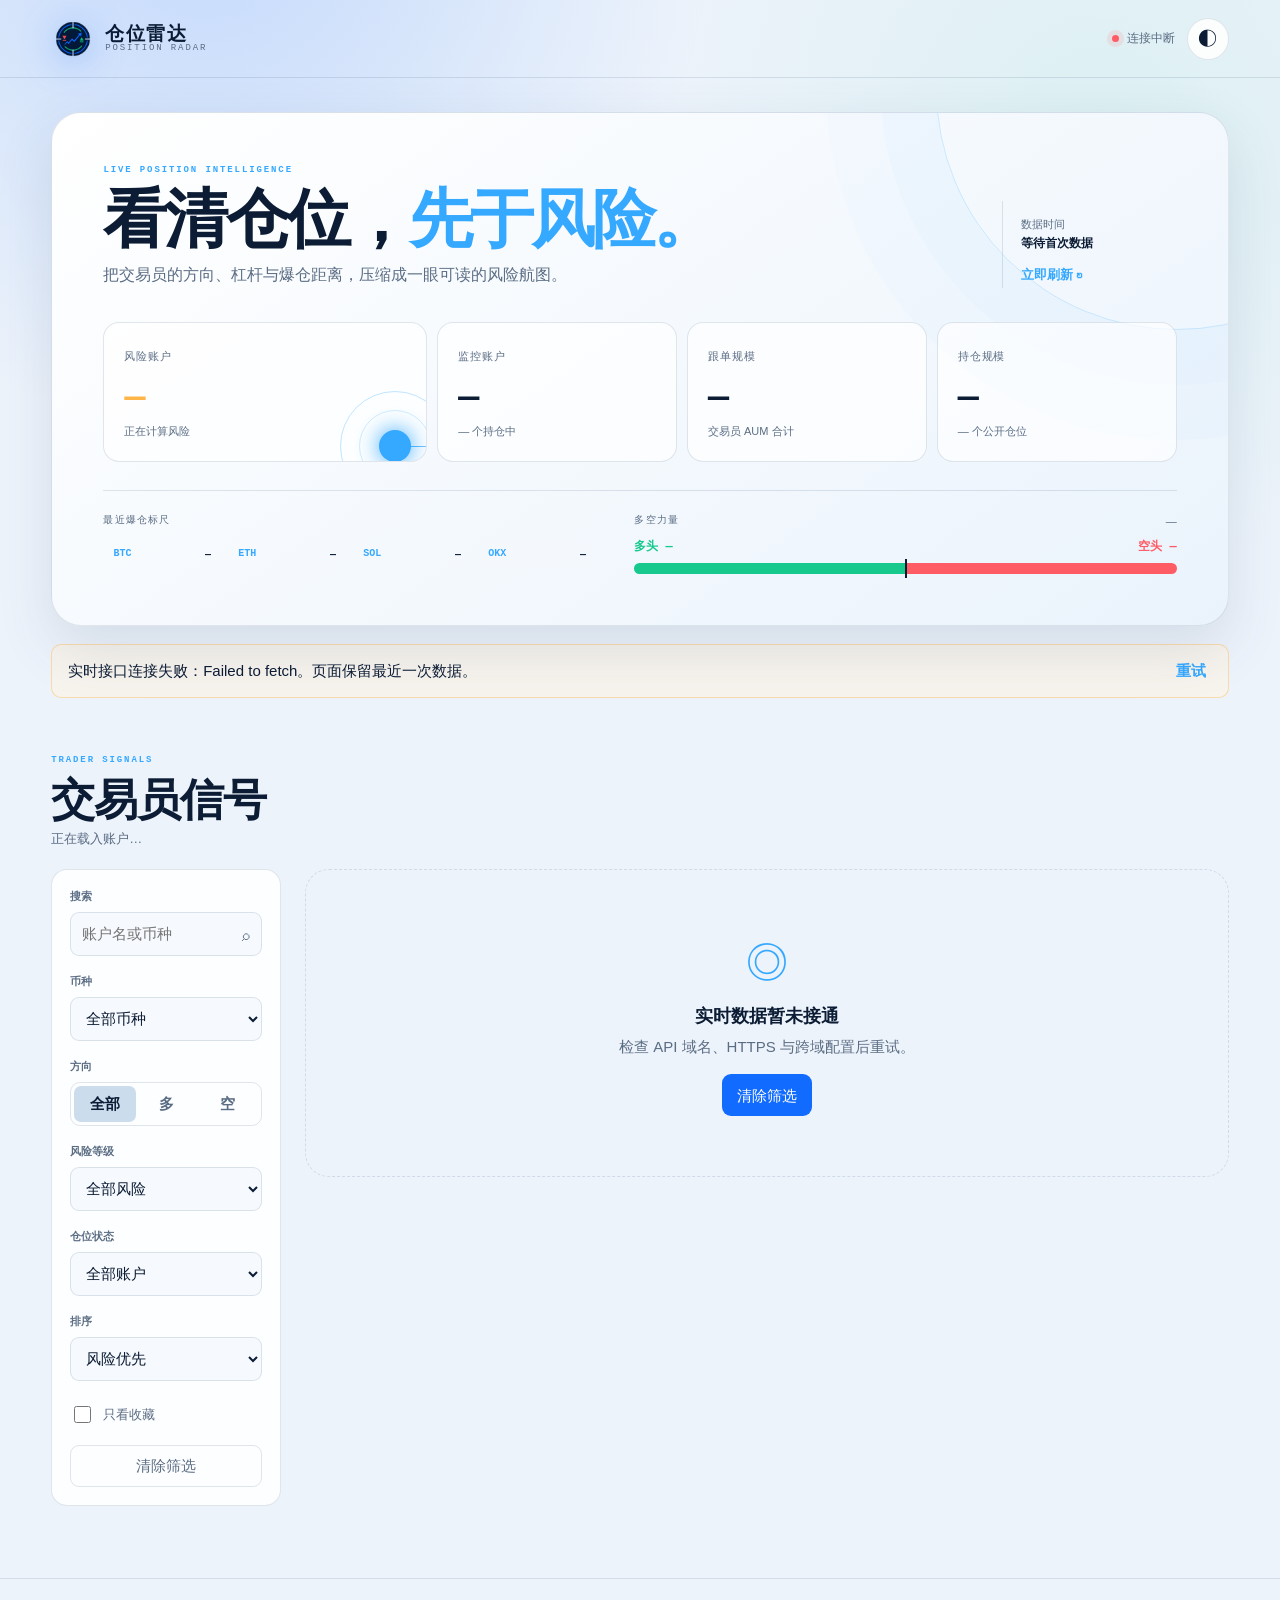
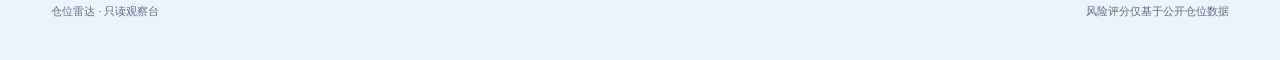
==== index.html @ 6b7ac7d0 "feat: launch position radar dashboard" ====
<!doctype html>
<html lang="zh-CN" data-theme="dark">
<head>
  <meta charset="utf-8">
  <meta name="viewport" content="width=device-width, initial-scale=1, viewport-fit=cover">
  <meta name="description" content="实时观察交易账户仓位、收益与风险信号。">
  <meta name="theme-color" content="#07152d">
  <meta name="color-scheme" content="dark light">
  <meta http-equiv="Content-Security-Policy" content="default-src 'self'; script-src 'self'; style-src 'self'; img-src 'self' data:; connect-src 'self' https://liangzai666.com; manifest-src 'self'; worker-src 'self'; base-uri 'self'; form-action 'self'; object-src 'none'">
  <title>交易员仓位雷达</title>
  <link rel="icon" href="./favicon.ico" sizes="any">
  <link rel="apple-touch-icon" href="./assets/icons/apple-touch-icon.png">
  <link rel="manifest" href="./manifest.webmanifest">
  <link rel="stylesheet" href="./styles.css">
  <script src="./config.js" defer></script>
  <script src="./app.js" defer></script>
</head>
<body>
  <a class="skip-link" href="#account-list">跳到交易员列表</a>

  <header class="site-header">
    <a class="brand" href="./" aria-label="交易员仓位雷达首页">
      <img src="./assets/icons/icon-64.png" alt="" width="44" height="44">
      <span><strong>仓位雷达</strong><small>POSITION RADAR</small></span>
    </a>
    <div class="header-actions">
      <span class="connection" id="connection-status" role="status"><i></i><span>正在连接</span></span>
      <button class="icon-button" id="theme-toggle" type="button" aria-label="切换浅色模式" title="切换主题">◐</button>
    </div>
  </header>

  <main class="shell">
    <section class="command-deck" aria-labelledby="page-title">
      <div class="deck-heading">
        <div>
          <p class="eyebrow">LIVE POSITION INTELLIGENCE</p>
          <h1 id="page-title">看清仓位，<span>先于风险。</span></h1>
          <p class="deck-copy">把交易员的方向、杠杆与爆仓距离，压缩成一眼可读的风险航图。</p>
        </div>
        <div class="refresh-block">
          <span>数据时间</span>
          <time id="refresh-time">等待首次数据</time>
          <button class="text-button" id="manual-refresh" type="button">立即刷新 <span aria-hidden="true">↻</span></button>
        </div>
      </div>

      <div class="signal-grid" id="signal-grid" aria-label="市场总览">
        <article class="signal-card signal-primary">
          <span class="signal-label">风险账户</span>
          <strong id="metric-risk">—</strong>
          <small id="metric-risk-note">正在计算风险</small>
          <div class="radar-orbit" aria-hidden="true"><i></i><i></i><i></i></div>
        </article>
        <article class="signal-card">
          <span class="signal-label">监控账户</span>
          <strong id="metric-accounts">—</strong>
          <small id="metric-active">— 个持仓中</small>
        </article>
        <article class="signal-card">
          <span class="signal-label">跟单规模</span>
          <strong id="metric-aum">—</strong>
          <small>交易员 AUM 合计</small>
        </article>
        <article class="signal-card">
          <span class="signal-label">持仓规模</span>
          <strong id="metric-notional">—</strong>
          <small id="metric-positions">— 个公开仓位</small>
        </article>
      </div>

      <div class="market-strip">
        <section class="liq-section" aria-labelledby="liq-title">
          <div class="section-label" id="liq-title">最近爆仓标尺</div>
          <div class="liq-row" id="liq-row" aria-live="polite">
            <span><b>BTC</b><em>—</em></span><span><b>ETH</b><em>—</em></span>
            <span><b>SOL</b><em>—</em></span><span><b>OKX</b><em>—</em></span>
          </div>
        </section>
        <section class="balance-section" aria-labelledby="balance-title">
          <div class="balance-head"><span class="section-label" id="balance-title">多空力量</span><span id="balance-total">—</span></div>
          <div class="balance-labels"><span id="long-label">多头 —</span><span id="short-label">空头 —</span></div>
          <div class="balance-track" role="img" aria-label="多空持仓占比"><i id="long-bar"></i><i id="short-bar"></i><b id="balance-needle"></b></div>
        </section>
      </div>
    </section>

    <div id="status-banner" class="status-banner" role="alert" hidden>
      <span id="status-banner-text"></span>
      <button id="retry-button" type="button">重试</button>
    </div>

    <section class="workspace" aria-labelledby="list-title">
      <div class="workspace-head">
        <div><p class="eyebrow">TRADER SIGNALS</p><h2 id="list-title">交易员信号</h2><p id="result-count" class="result-count">正在载入账户…</p></div>
        <button class="filter-mobile-button" id="open-filters" type="button" aria-haspopup="dialog">筛选 <span id="active-filter-count">0</span></button>
      </div>

      <div class="workspace-layout">
        <aside class="filter-panel" id="desktop-filters" aria-label="筛选交易员">
          <form id="filter-form" autocomplete="off">
            <label class="search-field"><span>搜索</span><input id="search-input" type="search" placeholder="账户名或币种" spellcheck="false"><i aria-hidden="true">⌕</i></label>
            <div class="filter-group">
              <label for="symbol-filter">币种</label>
              <select id="symbol-filter"><option value="all">全部币种</option></select>
            </div>
            <div class="filter-group">
              <span>方向</span>
              <div class="segmented" role="group" aria-label="持仓方向">
                <button type="button" data-filter="direction" data-value="all" class="is-active">全部</button>
                <button type="button" data-filter="direction" data-value="多">多</button>
                <button type="button" data-filter="direction" data-value="空">空</button>
              </div>
            </div>
            <div class="filter-group">
              <label for="risk-filter">风险等级</label>
              <select id="risk-filter">
                <option value="all">全部风险</option><option value="critical">紧急</option>
                <option value="elevated">偏高</option><option value="guarded">关注</option><option value="stable">平稳</option>
              </select>
            </div>
            <div class="filter-group">
              <label for="position-filter">仓位状态</label>
              <select id="position-filter"><option value="all">全部账户</option><option value="active">持仓中</option><option value="empty">空仓</option></select>
            </div>
            <div class="filter-group">
              <label for="sort-filter">排序</label>
              <select id="sort-filter">
                <option value="risk">风险优先</option><option value="pnl-desc">收益率从高到低</option>
                <option value="pnl-asc">收益率从低到高</option><option value="notional">持仓规模</option>
                <option value="aum">跟单规模</option><option value="name">账户名称</option>
              </select>
            </div>
            <label class="check-row"><input id="favorites-only" type="checkbox"><span>只看收藏</span></label>
            <button class="clear-button" id="clear-filters" type="button">清除筛选</button>
          </form>
        </aside>

        <div class="account-region">
          <div id="account-list" class="account-list" aria-live="polite" aria-busy="true"></div>
          <div id="empty-state" class="empty-state" hidden>
            <span aria-hidden="true">◎</span><h3>没有匹配的交易员</h3><p>调整搜索词或清除筛选条件。</p><button id="empty-clear" type="button">清除筛选</button>
          </div>
        </div>
      </div>
    </section>
  </main>

  <footer><span>仓位雷达 · 只读观察台</span><span>风险评分仅基于公开仓位数据</span></footer>

  <dialog id="detail-dialog" class="detail-dialog" aria-labelledby="dialog-title">
    <div class="dialog-shell">
      <header><div><p class="eyebrow">POSITION DETAIL</p><h2 id="dialog-title">账户详情</h2></div><button class="dialog-close" data-close-dialog type="button" aria-label="关闭详情">×</button></header>
      <div id="dialog-content"></div>
    </div>
  </dialog>

  <dialog id="filter-dialog" class="filter-dialog" aria-labelledby="filter-dialog-title">
    <form method="dialog" class="drawer-shell">
      <header><h2 id="filter-dialog-title">筛选交易员</h2><button class="dialog-close" value="cancel" aria-label="关闭筛选">×</button></header>
      <div id="mobile-filter-content"></div>
      <button class="drawer-apply" value="default">查看结果</button>
    </form>
  </dialog>

  <template id="skeleton-template">
    <article class="account-card skeleton-card" aria-hidden="true"><div class="skeleton sk-title"></div><div class="skeleton sk-line"></div><div class="skeleton sk-grid"></div><div class="skeleton sk-line short"></div></article>
  </template>

  <noscript><div class="noscript">请启用 JavaScript 以载入交易员实时数据。</div></noscript>
</body>
</html>
---- styles.css ----
:root {
  --navy-950: #051126;
  --navy-900: #07152d;
  --navy-850: #0b1d3b;
  --navy-800: #102748;
  --navy-700: #1d3a60;
  --paper: #f5f8fc;
  --ink: #eaf2ff;
  --muted: #91a7c5;
  --cyan: #35a8ff;
  --blue: #126bff;
  --mint: #17c98c;
  --coral: #ff5c65;
  --amber: #ffb547;
  --violet: #9e83ff;
  --panel: rgba(10, 29, 58, .82);
  --panel-solid: #0b1d3b;
  --line: rgba(145, 179, 220, .16);
  --shadow: 0 24px 70px rgba(0, 5, 20, .28);
  --radius-lg: 24px;
  --radius-md: 16px;
  --radius-sm: 10px;
  --font-display: Bahnschrift, "Arial Narrow", "PingFang SC", "Microsoft YaHei", sans-serif;
  --font-body: "Segoe UI Variable", "Segoe UI", "PingFang SC", "Microsoft YaHei", sans-serif;
  --font-data: "Cascadia Mono", "SFMono-Regular", Consolas, monospace;
}

[data-theme="light"] {
  --navy-950: #edf3fb;
  --navy-900: #f6f9fd;
  --navy-850: #ffffff;
  --navy-800: #edf4fc;
  --navy-700: #cbdced;
  --paper: #07182f;
  --ink: #0b1c34;
  --muted: #5b6d84;
  --panel: rgba(255, 255, 255, .88);
  --panel-solid: #ffffff;
  --line: rgba(24, 65, 105, .13);
  --shadow: 0 22px 55px rgba(45, 74, 112, .13);
}

* { box-sizing: border-box; }
html { scroll-behavior: smooth; }
[hidden] { display: none !important; }
body {
  min-width: 320px;
  margin: 0;
  color: var(--ink);
  background:
    radial-gradient(circle at 16% -5%, rgba(18, 107, 255, .19), transparent 32rem),
    radial-gradient(circle at 86% 8%, rgba(23, 201, 140, .08), transparent 28rem),
    var(--navy-950);
  font: 15px/1.55 var(--font-body);
  min-height: 100vh;
}
button, input, select { font: inherit; }
button, select { cursor: pointer; }
button, input, select { color: inherit; }
a { color: inherit; }
button:focus-visible, a:focus-visible, input:focus-visible, select:focus-visible {
  outline: 3px solid color-mix(in srgb, var(--cyan) 62%, transparent);
  outline-offset: 3px;
}
.skip-link { position: fixed; top: 8px; left: 8px; z-index: 99; padding: 10px 14px; border-radius: 8px; background: var(--paper); color: var(--navy-950); transform: translateY(-160%); }
.skip-link:focus { transform: translateY(0); }

.site-header {
  height: 78px;
  max-width: 1440px;
  margin: 0 auto;
  padding: 0 clamp(18px, 4vw, 58px);
  display: flex;
  align-items: center;
  justify-content: space-between;
  border-bottom: 1px solid var(--line);
}
.brand { display: inline-flex; align-items: center; gap: 10px; text-decoration: none; }
.brand img { filter: drop-shadow(0 5px 18px rgba(18, 107, 255, .3)); }
.brand span { display: grid; line-height: 1.05; }
.brand strong { font-family: var(--font-display); font-size: 19px; letter-spacing: .08em; }
.brand small, .eyebrow { color: var(--muted); font-family: var(--font-data); font-size: 9px; letter-spacing: .21em; }
.header-actions { display: flex; align-items: center; gap: 12px; }
.connection { display: inline-flex; align-items: center; gap: 8px; color: var(--muted); font-size: 12px; }
.connection i { width: 7px; height: 7px; border-radius: 50%; background: var(--amber); box-shadow: 0 0 0 5px color-mix(in srgb, var(--amber) 12%, transparent); }
.connection.online i { background: var(--mint); box-shadow: 0 0 0 5px color-mix(in srgb, var(--mint) 12%, transparent); }
.connection.offline i { background: var(--coral); box-shadow: 0 0 0 5px color-mix(in srgb, var(--coral) 12%, transparent); }
.icon-button { width: 42px; height: 42px; border: 1px solid var(--line); border-radius: 50%; background: var(--panel); font-size: 19px; }

.shell { max-width: 1440px; margin: 0 auto; padding: 34px clamp(18px, 4vw, 58px) 72px; }
.command-deck {
  position: relative;
  overflow: hidden;
  border: 1px solid var(--line);
  border-radius: 30px;
  padding: clamp(24px, 4vw, 52px);
  background: linear-gradient(140deg, rgba(14, 47, 91, .7), rgba(6, 22, 47, .92));
  box-shadow: var(--shadow);
}
[data-theme="light"] .command-deck { background: linear-gradient(145deg, #fff, #eaf3fc); }
.command-deck::before {
  content: "";
  position: absolute;
  width: 480px; height: 480px;
  right: -190px; top: -265px;
  border: 1px solid rgba(53, 168, 255, .22);
  border-radius: 50%;
  box-shadow: 0 0 0 55px rgba(53, 168, 255, .025), 0 0 0 110px rgba(53, 168, 255, .018);
  pointer-events: none;
}
.deck-heading { position: relative; display: flex; justify-content: space-between; align-items: end; gap: 40px; }
.eyebrow { margin: 0 0 10px; color: var(--cyan); font-weight: 700; }
h1, h2, h3, p { margin-top: 0; }
h1 { margin-bottom: 12px; max-width: 750px; font: 700 clamp(36px, 5vw, 70px)/.98 var(--font-display); letter-spacing: -.045em; }
h1 span { color: var(--cyan); }
.deck-copy { max-width: 610px; margin-bottom: 0; color: var(--muted); font-size: 16px; }
.refresh-block { min-width: 175px; padding: 15px 0 2px 18px; border-left: 1px solid var(--line); }
.refresh-block > span { display: block; color: var(--muted); font-size: 11px; }
.refresh-block time { display: block; margin: 3px 0 10px; font: 600 12px/1.4 var(--font-data); }
.text-button { padding: 0; border: 0; color: var(--cyan); background: none; font-weight: 700; font-size: 13px; }
.text-button:disabled { opacity: .5; cursor: wait; }

.signal-grid { position: relative; display: grid; grid-template-columns: 1.35fr repeat(3, 1fr); gap: 10px; margin-top: 34px; }
.signal-card { position: relative; min-height: 130px; overflow: hidden; padding: 20px; border: 1px solid var(--line); border-radius: var(--radius-md); background: rgba(255,255,255,.035); }
[data-theme="light"] .signal-card { background: rgba(255,255,255,.68); }
.signal-card strong { display: block; margin: 15px 0 2px; font: 700 clamp(24px, 3vw, 35px)/1 var(--font-data); letter-spacing: -.07em; }
.signal-card small, .signal-label { color: var(--muted); font-size: 11px; }
.signal-label { text-transform: uppercase; letter-spacing: .08em; }
.signal-primary { background: linear-gradient(135deg, rgba(18, 107, 255, .18), rgba(53, 168, 255, .05)); }
.signal-primary strong { color: var(--amber); }
.radar-orbit { position: absolute; width: 110px; height: 110px; right: -24px; bottom: -40px; border: 1px solid rgba(53,168,255,.3); border-radius: 50%; }
.radar-orbit::before, .radar-orbit::after { content: ""; position: absolute; inset: 18px; border: 1px solid rgba(53,168,255,.22); border-radius: 50%; }
.radar-orbit::after { inset: 38px; background: var(--cyan); box-shadow: 0 0 22px var(--cyan); }
.radar-orbit i { position: absolute; left: 50%; top: 50%; width: 50%; height: 1px; transform-origin: 0 0; background: linear-gradient(90deg, rgba(53,168,255,.7), transparent); animation: sweep 5s linear infinite; }

.market-strip { position: relative; display: grid; grid-template-columns: 1fr 1.1fr; gap: 38px; margin-top: 28px; padding-top: 22px; border-top: 1px solid var(--line); }
.section-label { color: var(--muted); font-family: var(--font-data); font-size: 10px; letter-spacing: .12em; text-transform: uppercase; }
.liq-row { display: grid; grid-template-columns: repeat(4, 1fr); gap: 7px; margin-top: 10px; }
.liq-row > span { display: flex; justify-content: space-between; align-items: center; gap: 8px; min-width: 0; padding: 9px 10px; border-radius: 8px; background: rgba(255,255,255,.04); }
.liq-row b { color: var(--cyan); font: 700 10px var(--font-data); }
.liq-row em { overflow: hidden; font: normal 600 11px var(--font-data); text-overflow: ellipsis; white-space: nowrap; }
.balance-head, .balance-labels { display: flex; justify-content: space-between; gap: 15px; }
.balance-head > span:last-child { color: var(--muted); font-size: 11px; }
.balance-labels { margin-top: 8px; font: 700 12px var(--font-data); }
.balance-labels span:first-child { color: var(--mint); }
.balance-labels span:last-child { color: var(--coral); }
.balance-track { position: relative; display: flex; height: 11px; margin-top: 8px; overflow: visible; border-radius: 8px; background: rgba(255,255,255,.06); }
.balance-track i { display: block; height: 100%; transition: width .5s ease; }
#long-bar { width: 50%; border-radius: 8px 0 0 8px; background: var(--mint); }
#short-bar { width: 50%; border-radius: 0 8px 8px 0; background: var(--coral); }
.balance-track b { position: absolute; left: 50%; top: -4px; width: 2px; height: 19px; background: var(--ink); transition: left .5s ease; }

.status-banner { display: flex; align-items: center; justify-content: space-between; gap: 15px; margin-top: 18px; padding: 13px 16px; border: 1px solid color-mix(in srgb, var(--amber) 40%, transparent); border-radius: var(--radius-sm); background: color-mix(in srgb, var(--amber) 9%, var(--navy-900)); color: var(--ink); }
.status-banner button { border: 0; background: none; color: var(--cyan); font-weight: 700; }

.workspace { margin-top: 56px; }
.workspace-head { display: flex; align-items: end; justify-content: space-between; gap: 20px; margin-bottom: 20px; }
.workspace-head h2 { margin: 0; font: 700 clamp(29px, 3.6vw, 44px)/1 var(--font-display); letter-spacing: -.025em; }
.result-count { margin: 7px 0 0; color: var(--muted); font-size: 13px; }
.filter-mobile-button { display: none; min-height: 44px; padding: 0 16px; border: 1px solid var(--line); border-radius: 12px; background: var(--panel); font-weight: 700; }
.filter-mobile-button span { display: inline-grid; width: 21px; height: 21px; margin-left: 6px; place-items: center; border-radius: 50%; background: var(--blue); color: #fff; font: 700 11px var(--font-data); }
.workspace-layout { display: grid; grid-template-columns: 230px minmax(0, 1fr); gap: 24px; }
.filter-panel { position: sticky; top: 18px; align-self: start; padding: 18px; border: 1px solid var(--line); border-radius: var(--radius-md); background: var(--panel); backdrop-filter: blur(20px); }
.search-field { position: relative; display: block; }
.search-field span, .filter-group > label, .filter-group > span { display: block; margin-bottom: 7px; color: var(--muted); font-size: 11px; font-weight: 700; }
.search-field input, select { width: 100%; min-height: 44px; padding: 0 34px 0 11px; border: 1px solid var(--line); border-radius: 9px; background: var(--navy-900); }
.search-field i { position: absolute; right: 12px; bottom: 10px; color: var(--muted); font-style: normal; }
.filter-group { margin-top: 17px; }
.filter-group select { padding-right: 8px; }
.segmented { display: grid; grid-template-columns: repeat(3, 1fr); padding: 3px; border: 1px solid var(--line); border-radius: 10px; }
.segmented button { min-height: 36px; padding: 0; border: 0; border-radius: 7px; background: transparent; color: var(--muted); font-weight: 700; }
.segmented button.is-active { background: var(--navy-700); color: var(--ink); }
.check-row { display: flex; align-items: center; gap: 9px; min-height: 44px; margin-top: 12px; color: var(--muted); font-size: 13px; cursor: pointer; }
.check-row input { width: 17px; height: 17px; accent-color: var(--blue); }
.clear-button { width: 100%; min-height: 42px; margin-top: 8px; border: 1px solid var(--line); border-radius: 9px; background: transparent; color: var(--muted); }

.account-list { display: grid; grid-template-columns: repeat(2, minmax(0, 1fr)); gap: 14px; }
.account-card { position: relative; min-width: 0; overflow: hidden; padding: 20px; border: 1px solid var(--line); border-radius: var(--radius-lg); background: var(--panel); box-shadow: 0 12px 34px rgba(0,5,20,.12); transition: transform .18s ease, border-color .18s ease; }
.account-card:hover { transform: translateY(-2px); border-color: color-mix(in srgb, var(--risk-color, var(--cyan)) 48%, var(--line)); }
.account-card::before { content: ""; position: absolute; left: 0; top: 26px; width: 3px; height: 44px; border-radius: 0 3px 3px 0; background: var(--risk-color, var(--mint)); }
.risk-critical { --risk-color: var(--coral); }
.risk-elevated { --risk-color: var(--amber); }
.risk-guarded { --risk-color: var(--violet); }
.risk-stable { --risk-color: var(--mint); }
.card-head { display: flex; align-items: start; justify-content: space-between; gap: 12px; }
.identity { min-width: 0; }
.identity h3 { overflow: hidden; margin: 0; font: 700 19px/1.2 var(--font-display); text-overflow: ellipsis; white-space: nowrap; }
.identity p { margin: 5px 0 0; color: var(--muted); font: 10px var(--font-data); text-transform: uppercase; }
.favorite-button { flex: 0 0 42px; width: 42px; height: 42px; margin: -7px -7px 0 0; border: 0; border-radius: 50%; background: transparent; color: var(--muted); font-size: 22px; }
.favorite-button[aria-pressed="true"] { color: var(--amber); }
.card-tags { display: flex; flex-wrap: wrap; align-items: center; gap: 7px; margin-top: 16px; }
.tag { display: inline-flex; align-items: center; min-height: 27px; padding: 0 9px; border: 1px solid var(--line); border-radius: 999px; color: var(--muted); font: 700 10px var(--font-data); }
.tag.direction-long { border-color: color-mix(in srgb, var(--mint) 35%, transparent); color: var(--mint); background: color-mix(in srgb, var(--mint) 8%, transparent); }
.tag.direction-short { border-color: color-mix(in srgb, var(--coral) 35%, transparent); color: var(--coral); background: color-mix(in srgb, var(--coral) 8%, transparent); }
.risk-chip { margin-left: auto; border-color: color-mix(in srgb, var(--risk-color) 35%, transparent); color: var(--risk-color); }
.metric-pair { display: grid; grid-template-columns: 1fr 1fr; gap: 12px; margin-top: 22px; }
.metric-block { min-width: 0; }
.metric-block span { display: block; color: var(--muted); font-size: 11px; }
.metric-block strong { display: block; overflow: hidden; margin-top: 3px; font: 700 clamp(18px, 2.4vw, 25px)/1.2 var(--font-data); letter-spacing: -.055em; text-overflow: ellipsis; white-space: nowrap; }
.is-positive { color: var(--mint) !important; }
.is-negative { color: var(--coral) !important; }
.delta { display: block; min-height: 15px; margin-top: 3px; color: var(--muted); font: 9px var(--font-data); }
.delta.changed-up { color: var(--mint); }
.delta.changed-down { color: var(--coral); }
.risk-line { display: flex; align-items: center; gap: 10px; margin-top: 19px; }
.risk-line > span { flex: 0 0 48px; color: var(--muted); font-size: 10px; }
.risk-meter { flex: 1; height: 5px; overflow: hidden; border-radius: 4px; background: var(--navy-700); }
.risk-meter i { display: block; width: 0; height: 100%; border-radius: inherit; background: var(--risk-color); }
.risk-line b { flex: 0 0 27px; color: var(--risk-color); font: 700 11px var(--font-data); text-align: right; }
.card-foot { display: flex; align-items: center; justify-content: space-between; gap: 12px; margin-top: 18px; padding-top: 14px; border-top: 1px solid var(--line); }
.card-foot span { overflow: hidden; color: var(--muted); font-size: 11px; text-overflow: ellipsis; white-space: nowrap; }
.details-button { flex: 0 0 auto; min-height: 40px; padding: 0 13px; border: 1px solid var(--line); border-radius: 9px; background: transparent; font-weight: 700; font-size: 12px; }
.empty-account .metric-pair { opacity: .45; }
.error-note { margin-top: 12px; color: var(--coral); font-size: 12px; }

.value-flash-up { animation: flash-up 1.4s ease; }
.value-flash-down { animation: flash-down 1.4s ease; }
.skeleton-card { min-height: 300px; }
.skeleton { border-radius: 8px; background: linear-gradient(90deg, var(--navy-800), var(--navy-700), var(--navy-800)); background-size: 240% 100%; animation: loading 1.2s infinite; }
.sk-title { width: 54%; height: 24px; }
.sk-line { width: 100%; height: 34px; margin-top: 28px; }
.sk-line.short { width: 65%; height: 16px; }
.sk-grid { height: 78px; margin-top: 30px; }
.empty-state { padding: 60px 20px; border: 1px dashed var(--line); border-radius: var(--radius-lg); color: var(--muted); text-align: center; }
.empty-state > span { display: block; color: var(--cyan); font-size: 42px; }
.empty-state h3 { margin: 8px 0 5px; color: var(--ink); }
.empty-state p { margin-bottom: 16px; }
.empty-state button { min-height: 42px; padding: 0 15px; border: 0; border-radius: 9px; background: var(--blue); color: white; }

dialog { max-width: none; padding: 0; border: 0; color: var(--ink); background: transparent; }
dialog::backdrop { background: rgba(1, 8, 23, .78); backdrop-filter: blur(7px); }
.detail-dialog { width: min(760px, calc(100% - 28px)); }
.dialog-shell { max-height: min(780px, calc(100vh - 28px)); overflow: auto; border: 1px solid var(--line); border-radius: 24px; background: var(--panel-solid); box-shadow: var(--shadow); }
.dialog-shell > header, .drawer-shell > header { position: sticky; top: 0; z-index: 2; display: flex; align-items: center; justify-content: space-between; gap: 15px; padding: 22px 24px 16px; background: var(--panel-solid); border-bottom: 1px solid var(--line); }
.dialog-shell h2, .drawer-shell h2 { margin: 0; font: 700 27px var(--font-display); }
.dialog-close { flex: 0 0 44px; width: 44px; height: 44px; border: 1px solid var(--line); border-radius: 50%; background: transparent; font-size: 24px; }
#dialog-content { padding: 22px 24px 28px; }
.dialog-summary { display: grid; grid-template-columns: repeat(3, 1fr); gap: 10px; margin-bottom: 24px; }
.dialog-stat { padding: 15px; border: 1px solid var(--line); border-radius: 12px; }
.dialog-stat span { display: block; color: var(--muted); font-size: 10px; }
.dialog-stat strong { display: block; margin-top: 4px; font: 700 17px var(--font-data); }
.risk-explain { margin: 0 0 20px; padding: 14px 16px; border-left: 3px solid var(--risk-color); background: color-mix(in srgb, var(--risk-color) 7%, transparent); }
.risk-explain strong { color: var(--risk-color); }
.risk-explain p { margin: 4px 0 0; color: var(--muted); font-size: 12px; }
.positions-table { width: 100%; border-collapse: collapse; font-size: 12px; }
.positions-table th { padding: 8px 9px; color: var(--muted); font-size: 10px; text-align: left; }
.positions-table td { padding: 12px 9px; border-top: 1px solid var(--line); font-family: var(--font-data); }
.positions-table td:first-child { font-weight: 700; }
.source-link { display: inline-flex; align-items: center; min-height: 42px; margin-top: 18px; color: var(--cyan); font-weight: 700; text-decoration: none; }

.filter-dialog { width: 100%; height: 100%; margin: 0; }
.drawer-shell { position: absolute; right: 0; bottom: 0; left: 0; max-height: 92vh; overflow: auto; border-radius: 24px 24px 0 0; background: var(--panel-solid); box-shadow: var(--shadow); }
#mobile-filter-content { padding: 6px 20px 16px; }
.drawer-apply { position: sticky; bottom: 0; width: calc(100% - 40px); min-height: 48px; margin: 0 20px max(18px, env(safe-area-inset-bottom)); border: 0; border-radius: 12px; background: var(--blue); color: #fff; font-weight: 800; }

footer { display: flex; justify-content: space-between; gap: 20px; max-width: 1440px; margin: 0 auto; padding: 24px clamp(18px, 4vw, 58px) 40px; border-top: 1px solid var(--line); color: var(--muted); font-size: 11px; }
.noscript { padding: 20px; background: var(--coral); color: white; text-align: center; }

@keyframes sweep { to { transform: rotate(360deg); } }
@keyframes loading { to { background-position: -120% 0; } }
@keyframes flash-up { 0%, 100% { background: transparent; } 25% { background: color-mix(in srgb, var(--mint) 22%, transparent); } }
@keyframes flash-down { 0%, 100% { background: transparent; } 25% { background: color-mix(in srgb, var(--coral) 22%, transparent); } }

@media (max-width: 980px) {
  .signal-grid { grid-template-columns: repeat(2, 1fr); }
  .market-strip { grid-template-columns: 1fr; gap: 22px; }
  .workspace-layout { grid-template-columns: 200px minmax(0, 1fr); }
  .account-list { grid-template-columns: 1fr; }
}

@media (max-width: 720px) {
  .site-header { height: 68px; }
  .connection span { display: none; }
  .shell { padding-top: 20px; }
  .command-deck { border-radius: 22px; padding: 24px 18px; }
  .deck-heading { display: block; }
  h1 { font-size: clamp(37px, 12vw, 54px); }
  h1 span { display: block; margin-top: 4px; }
  .deck-copy { font-size: 14px; }
  .refresh-block { margin-top: 24px; padding: 12px 0 0; border-top: 1px solid var(--line); border-left: 0; }
  .signal-grid { grid-template-columns: repeat(2, minmax(0, 1fr)); margin-top: 24px; }
  .signal-card { min-height: 112px; padding: 15px; }
  .signal-card strong { max-width: 100%; overflow: hidden; text-overflow: ellipsis; white-space: nowrap; }
  .signal-card:nth-child(3) strong,
  .signal-card:nth-child(4) strong { font-size: clamp(18px, 5.2vw, 22px); }
  .signal-primary { grid-column: 1 / -1; }
  .liq-row { grid-template-columns: repeat(2, 1fr); }
  .balance-head, .balance-labels { gap: 8px; }
  .balance-labels span { min-width: 0; flex: 1 1 50%; font-size: 10px; line-height: 1.35; }
  .balance-labels span:last-child { text-align: right; }
  .workspace { margin-top: 40px; }
  .filter-panel { display: none; }
  .filter-mobile-button { display: block; }
  .workspace-layout { display: block; }
  .account-list { grid-template-columns: 1fr; }
  .account-card { padding: 18px; border-radius: 19px; }
  .favorite-button { margin-right: 0; }
  .metric-block strong { font-size: clamp(19px, 6vw, 24px); }
  .dialog-summary { grid-template-columns: 1fr 1fr; }
  .positions-wrap { overflow-x: auto; }
  .positions-table { min-width: 650px; }
  footer { display: grid; }
}

@media (max-width: 390px) {
  .brand small { display: none; }
  .brand img { width: 38px; height: 38px; }
  .shell { padding-right: 12px; padding-left: 12px; }
  .command-deck { padding-right: 14px; padding-left: 14px; }
  h1 { font-size: clamp(38px, 11.4vw, 45px); line-height: .94; }
  .deck-copy { max-width: 31ch; }
  .signal-grid { gap: 7px; }
  .signal-card { min-width: 0; padding: 13px; }
  .signal-card strong { font-size: 22px; }
  .signal-card:nth-child(3) strong,
  .signal-card:nth-child(4) strong { font-size: clamp(17px, 4.9vw, 20px); }
  .workspace-head { padding: 0 5px; }
  .metric-pair { gap: 8px; }
  .account-card { padding: 16px 14px; }
  .card-tags { gap: 5px; }
  .risk-chip { margin-left: 0; }
  #dialog-content, .dialog-shell > header { padding-right: 16px; padding-left: 16px; }
}

@media (prefers-reduced-motion: reduce) {
  *, *::before, *::after { scroll-behavior: auto !important; animation-duration: .001ms !important; animation-iteration-count: 1 !important; transition-duration: .001ms !important; }
}
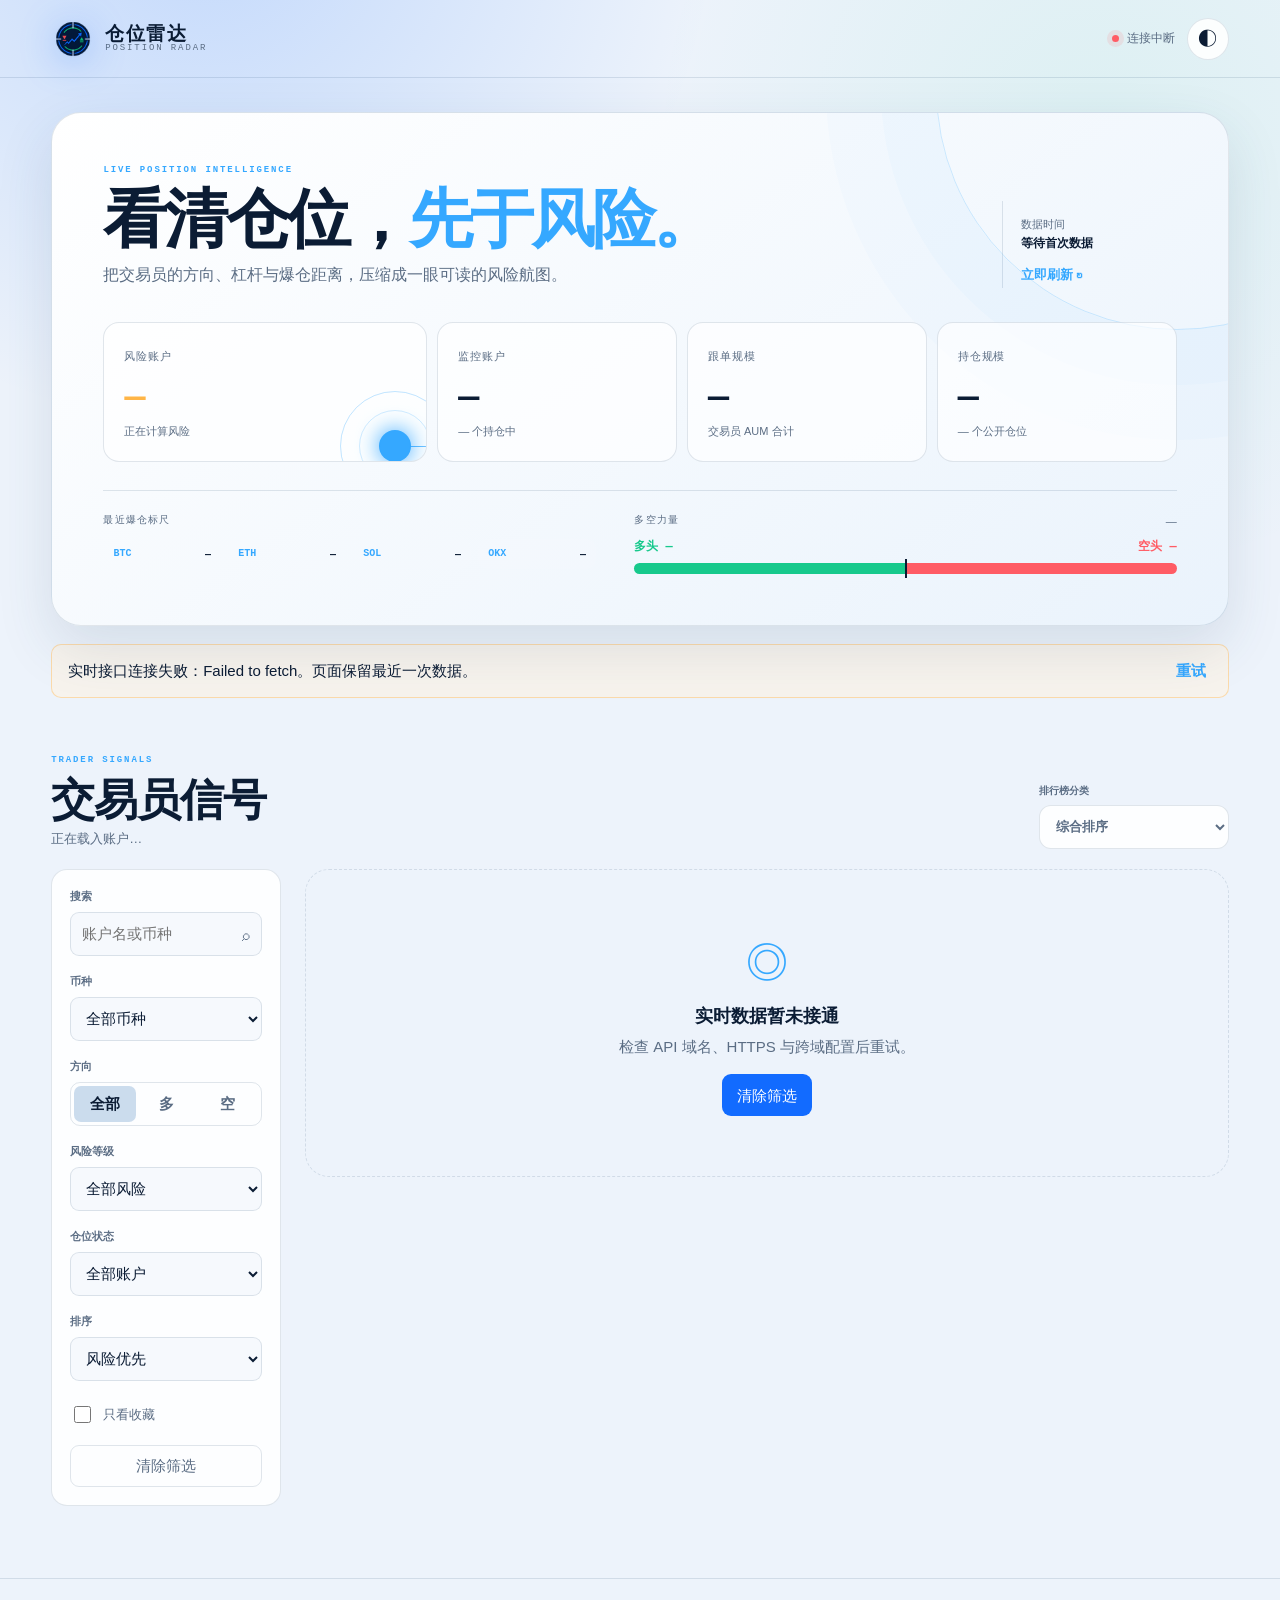
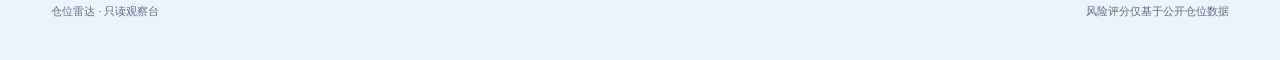
==== commit 4801e819: "fix: load traders by leaderboard category" ====
--- a/index.html
+++ b/index.html
@@ -92,7 +92,15 @@
     <section class="workspace" aria-labelledby="list-title">
       <div class="workspace-head">
         <div><p class="eyebrow">TRADER SIGNALS</p><h2 id="list-title">交易员信号</h2><p id="result-count" class="result-count">正在载入账户…</p></div>
-        <button class="filter-mobile-button" id="open-filters" type="button" aria-haspopup="dialog">筛选 <span id="active-filter-count">0</span></button>
+        <div class="workspace-actions">
+          <label class="rank-selector" for="rank-type"><span>排行榜分类</span><select id="rank-type">
+            <option value="composite">综合排序</option><option value="yieldRatio">收益率</option>
+            <option value="pnl">收益额</option><option value="winRatio">胜率</option>
+            <option value="aum">带单规模</option><option value="traderFollowerLimit">跟单人数</option>
+            <option value="followTotalPnl">跟单用户收益</option><option value="all">所有交易员</option>
+          </select></label>
+          <button class="filter-mobile-button" id="open-filters" type="button" aria-haspopup="dialog">筛选 <span id="active-filter-count">0</span></button>
+        </div>
       </div>
 
       <div class="workspace-layout">
--- a/styles.css
+++ b/styles.css
@@ -157,6 +157,9 @@
 .workspace-head { display: flex; align-items: end; justify-content: space-between; gap: 20px; margin-bottom: 20px; }
 .workspace-head h2 { margin: 0; font: 700 clamp(29px, 3.6vw, 44px)/1 var(--font-display); letter-spacing: -.025em; }
 .result-count { margin: 7px 0 0; color: var(--muted); font-size: 13px; }
+.workspace-actions { display: flex; align-items: end; gap: 10px; }
+.rank-selector { display: grid; gap: 6px; color: var(--muted); font-size: 10px; font-weight: 700; }
+.rank-selector select { width: 190px; min-height: 44px; padding: 0 30px 0 12px; border: 1px solid var(--line); border-radius: 12px; background: var(--panel); font-size: 13px; font-weight: 700; }
 .filter-mobile-button { display: none; min-height: 44px; padding: 0 16px; border: 1px solid var(--line); border-radius: 12px; background: var(--panel); font-weight: 700; }
 .filter-mobile-button span { display: inline-grid; width: 21px; height: 21px; margin-left: 6px; place-items: center; border-radius: 50%; background: var(--blue); color: #fff; font: 700 11px var(--font-data); }
 .workspace-layout { display: grid; grid-template-columns: 230px minmax(0, 1fr); gap: 24px; }
@@ -289,6 +292,10 @@
   .balance-labels span { min-width: 0; flex: 1 1 50%; font-size: 10px; line-height: 1.35; }
   .balance-labels span:last-child { text-align: right; }
   .workspace { margin-top: 40px; }
+  .workspace-head { align-items: end; flex-wrap: wrap; }
+  .workspace-actions { width: 100%; align-items: end; }
+  .rank-selector { flex: 1 1 auto; }
+  .rank-selector select { width: 100%; }
   .filter-panel { display: none; }
   .filter-mobile-button { display: block; }
   .workspace-layout { display: block; }
